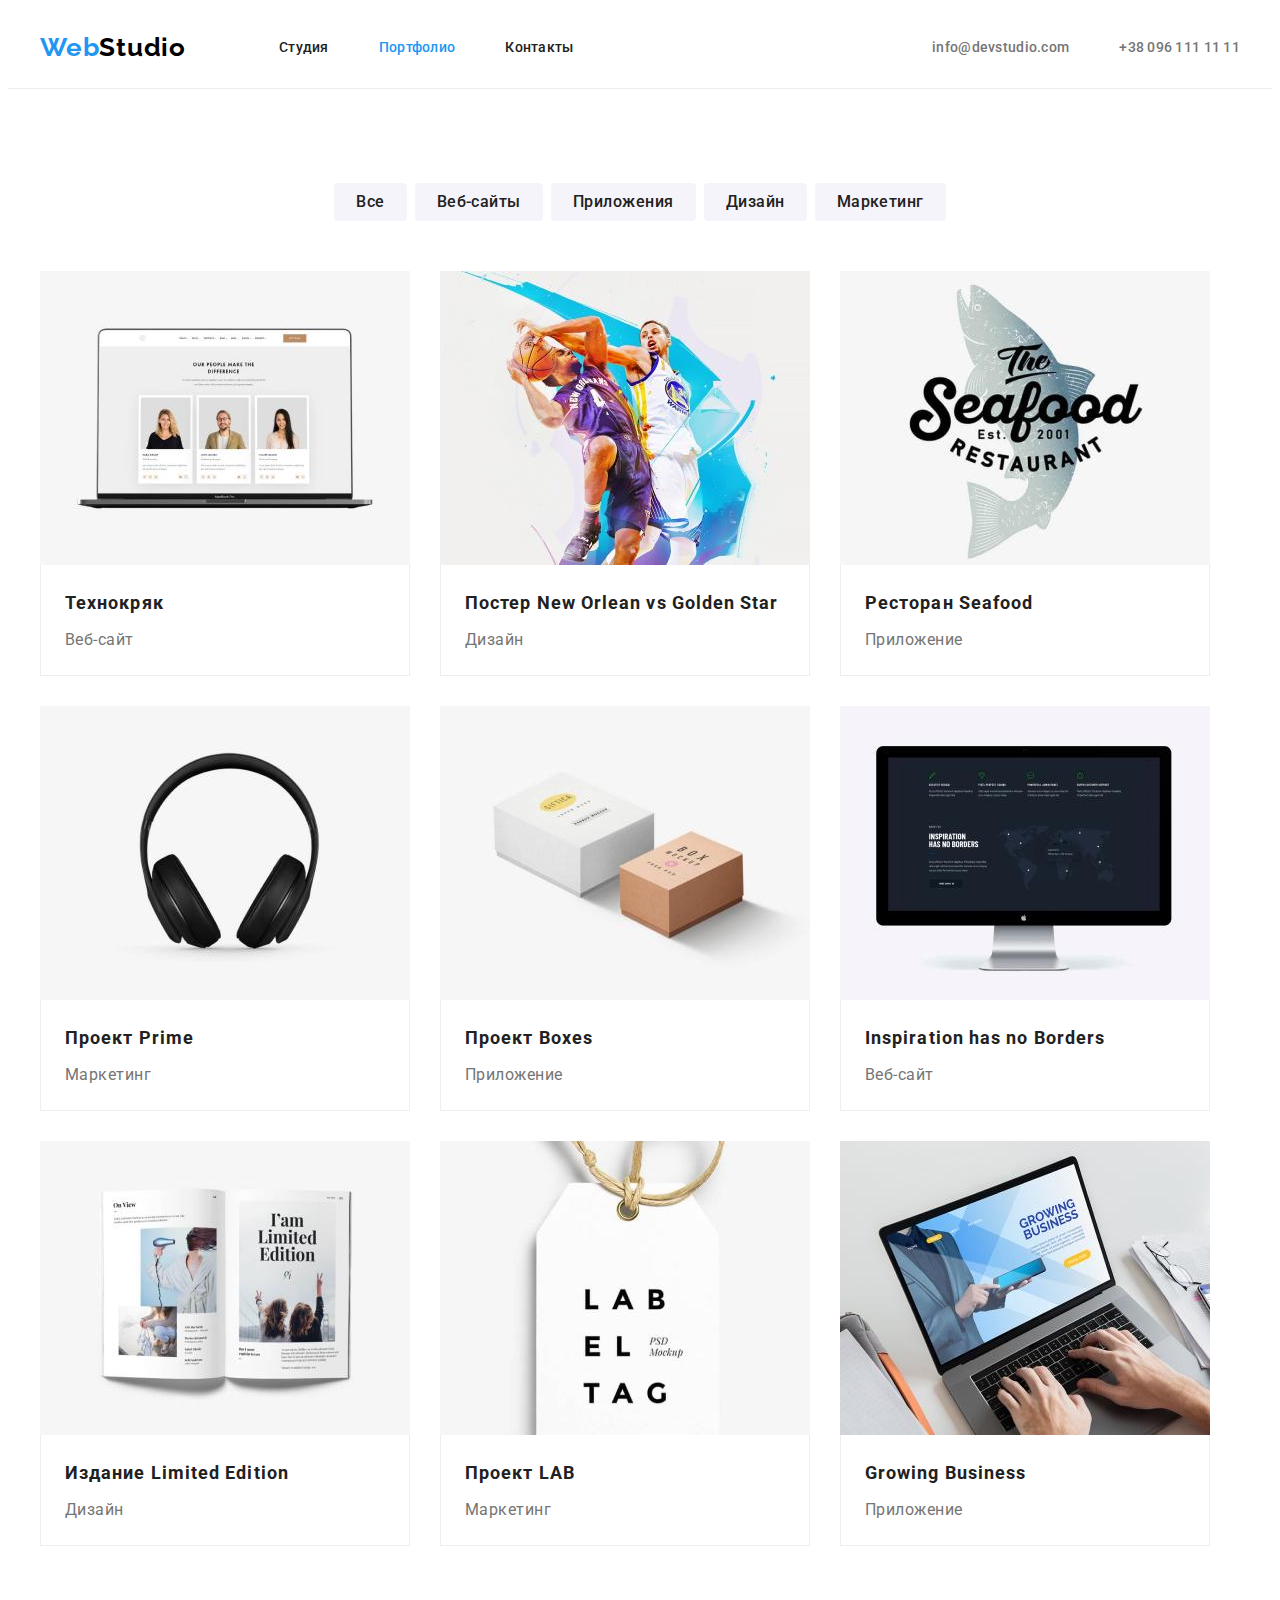
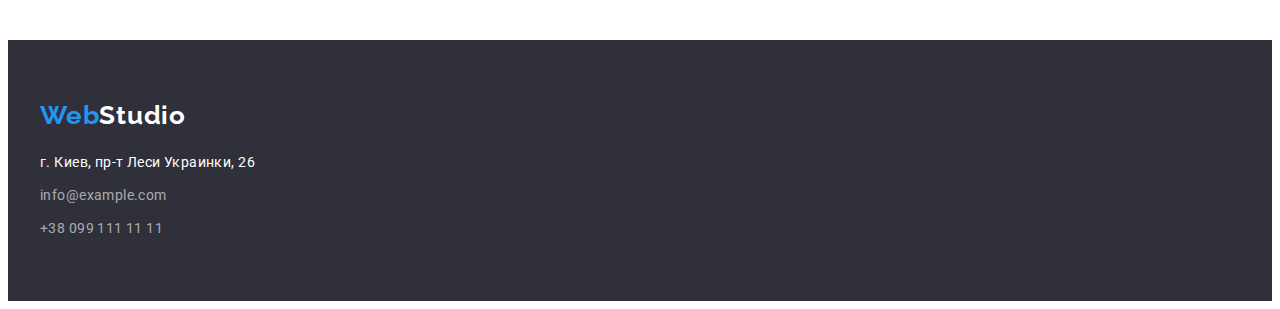
==== portfolio.html @ 36c6a74e "Создает репозиторий для дз 4" ====
<!doctype html>
<html lang="ru">

<head>
    <meta charset="UTF-8">
    <meta http-equiv="X-UA-Compatible" content="IE=edge">
    <meta name="viewport" content="width=device-width, initial-scale=1.0">
    <title>Портфолио</title>
    <link rel="preconnect" href="https://fonts.googleapis.com">
    <link rel="preconnect" href="https://fonts.gstatic.com" crossorigin>
    <link
        href="https://fonts.googleapis.com/css2?family=Raleway:wght@700&family=Roboto:wght@400;500;700;900&display=swap"
        rel="stylesheet">
    <link rel="stylesheet" href="https://cdnjs.cloudflare.com/ajax/libs/modern-normalize/1.1.0/modern-normalize.min.css"
        integrity="sha512-wpPYUAdjBVSE4KJnH1VR1HeZfpl1ub8YT/NKx4PuQ5NmX2tKuGu6U/JRp5y+Y8XG2tV+wKQpNHVUX03MfMFn9Q=="
        crossorigin="anonymous" referrerpolicy="no-referrer" />
    <link rel="stylesheet" href="./css/styles.css">
</head>

<body>
    <header class="header">
        <div class="container header-container">
            <nav class="header-nav">
                <a class="link logo" href="./">Web<span class="logo-header">Studio</span></a>
                <ul class="list header-site-nav">
                    <li class="header-item"><a class="link header-link" href="./index.html">Студия</a></li>
                    <li class="header-item"><a class="link header-link current" href="">Портфолио</a></li>
                    <li class="header-item"><a class="link header-link" href="">Контакты</a></li>
                </ul>
            </nav>
            <ul class="list header-contacts">
                <li class="header-item"><a class="link header-link" href="mailto:info@devstudio.com">info@devstudio.com</a>
                </li>
                <li class="header-item"><a class="link header-link" href="tel:+380961111111">+38 096 111 11 11</a></li>
            </ul>
        </div>
    </header>
    <main>
        <!-- Наши работы -->
        <section class="section-works">
            <div class="container works-container">
                <h1 class="visually-hidden" >Наши работы</h1>
                <ul class="list list-btn-works">
                    <li class="button-works-item"><button class="button-works" type="button">Все</button></li>
                    <li class="button-works-item"><button class="button-works" type="button">Веб-сайты</button></li>
                    <li class="button-works-item"><button class="button-works" type="button">Приложения</button></li>
                    <li class="button-works-item"><button class="button-works" type="button">Дизайн</button></li>
                    <li class="button-works-item"><button class="button-works" type="button">Маркетинг</button></li>
                </ul>
                <ul class="list list-works">
                    <li class="cards-works-item">
                        <a class="link link-works" href="">
                            <img src="./images/works-img-1.jpg" alt="открытый ноутбук" width="370" height="294">
                            <div class="cards-works-text">
                                <h2 class="title-works">Технокряк</h2>
                                <p class="text-works">Веб-сайт</p>
                            </div>
                        </a>
                    </li>
                    <li class="cards-works-item">
                        <a class="link link-works" href="">
                            <img src="./images/works-img-2.jpg" alt="два человека играют в баскетбол" width="370" height="294">
                            <div class="cards-works-text">
                                <h2 class="title-works">Постер New Orlean vs Golden Star</h2>
                                <p class="text-works">Дизайн</p>
                            </div>
                        </a>
                    </li>
                    <li class="cards-works-item">
                        <a class="link link-works" href="">
                            <img src="./images/works-img-3.jpg" alt="логотип ресторана на фоне рыбы" width="370" height="294">
                            <div class="cards-works-text">
                                <h2 class="title-works">Ресторан Seafood</h2>
                                <p class="text-works">Приложение</p>
                            </div>
                        </a>
                    </li>
                    <li class="cards-works-item">
                        <a class="link link-works" href="">
                            <img src="./images/works-img-4.jpg" alt="наушники" width="370" height="294">
                            <div class="cards-works-text">
                                <h2 class="title-works">Проект Prime</h2>
                                <p class="text-works">Маркетинг</p>
                            </div>
                        </a>
                    </li>
                    <li class="cards-works-item">
                        <a class="link link-works" href="">
                            <img src="./images/works-img-5.jpg" alt="две коробки" width="370" height="294">
                            <div class="cards-works-text">
                                <h2 class="title-works">Проект Boxes</h2>
                                <p class="text-works">Приложение</p>
                            </div>
                        </a>
                    </li>
                    <li class="cards-works-item">
                        <a class="link link-works" href="">
                            <img src="./images/works-img-6.jpg" alt="монитор" width="370" height="294">
                            <div class="cards-works-text">
                                <h2 class="title-works" lang="en">Inspiration has no Borders</h2>
                                <p class="text-works">Веб-сайт</p>
                            </div>
                        </a>
                    </li>
                    <li class="cards-works-item">
                        <a class="link link-works" href="">
                            <img src="./images/works-img-7.jpg" alt="открытые страницы журнала" width="370" height="294">
                            <div class="cards-works-text">
                                <h2 class="title-works">Издание Limited Edition</h2>
                                <p class="text-works">Дизайн</p>
                            </div>
                        </a>
                    </li>
                    <li class="cards-works-item">
                        <a class="link link-works" href="">
                            <img src="./images/works-img-8.jpg" alt="бирка" width="370" height="294">
                            <div class="cards-works-text">
                                <h2 class="title-works">Проект LAB</h2>
                                <p class="text-works">Маркетинг</p>
                            </div>
                        </a>
                    </li>
                    <li class="cards-works-item">
                        <a class="link link-works" href="">
                            <img src="./images/works-img-9.jpg" alt="руки на клавиатуре ноутбука" width="370" height="294">
                            <div class="cards-works-text">
                                <h2 class="title-works" lang="en">Growing Business</h2>
                                <p class="text-works">Приложение</p>
                            </div>
                        </a>
                    </li>
                </ul>
            </div>
        </section>
    </main>
    <!-- Футер -->
    <footer class="footer">
        <div class="container footer-container">
            <a class="link logo" href="./">Web<span class="logo-footer">Studio</span></a>
            <address>
                <ul class="list footer-contacts">
                    <li class="footer-contacts-bottom"><a class="link" href="https://goo.gl/maps/1StMXvGL2Qj9idB2A"
                            target="_blank" rel="noopener noreferrer">г. Киев, пр-т Леси Украинки, 26</a></li>
                    <li class="footer-contacts-bottom"><a class="link contacts"
                            href="mailto:info@example.com">info@example.com</a></li>
                    <li class="footer-contacts-bottom"><a class="link contacts" href="tel:+380991111111">+38 099 111 11
                            11</a></li>
                </ul>
            </address>
        </div>
    </footer>
</body>

</html>
---- css/styles.css ----
:root {
  --background-color: #ffffff;
  --second-background-color: #2f303a;
  --third-backgroud-color: #f5f4fa;
  --logo-text-color: #2196f3;
  --logo-text-color-first: #000000;
  --logo-text-color-second: #ffffff;
  --main-title-color: #ffffff;
  --second-title-color: #212121;
  --main-text-color: #757575;
  --second-text-color: rgba(255, 255, 255, 0.6);
  --accent-color: #2196f3;
  --background-btn-color: #2196f3;
  --text-btn-color: #ffffff;
  --header-text-color: #212121;
  --portfolio-btn-text-color: #212121;
  --portfolio-btn-background-color: #f5f4fa;
  --portfolio-btn-accent-text-color: #ffffff;
  --portfolio-btn-accent-background-color: #2196f3;
  --header-border-color: #ececec;
  --portfolio-border-color: #eeeeee;
}

p,
h1,
h2,
h3,
h4,
h5,
h6 {
  margin: 0;
}
ul {
  margin: 0;
  padding: 0;
}
img {
  display: block;
}

.container {
  width: 1200px;
  padding-left: 15px;
  padding-right: 15px;
  margin: 0 auto;
}

body {
  background-color: var(--background-color);
  font-family: 'Roboto', sans-serif;
  color: var(--main-text-color);
}

/* --------------------General---------------- */
.list {
  list-style: none;
}

.link {
  text-decoration: none;
}

.section-title {
  font-weight: 700;
  font-size: 36px;
  line-height: 1.17;
  text-align: center;
  letter-spacing: 0.03em;
  color: var(--second-title-color);
  margin-bottom: 50px;
}

.visually-hidden {
  position: absolute;
  white-space: nowrap;
  width: 1px;
  height: 1px;
  overflow: hidden;
  border: 0;
  padding: 0;
  clip: rect(0 0 0 0);
  clip-path: inset(50%);
  margin: -1px;
}

/* -----------------------Logo------------------ */
.logo {
  font-family: Raleway;
  font-weight: 700;
  font-size: 26px;
  line-height: 1.19;
  letter-spacing: 0.03em;
  color: var(--logo-text-color);
  display: block;
}

.logo-header {
  color: var(--logo-text-color-first);
  margin-right: 93px;
}

.logo-footer {
  color: var(--logo-text-color-second);
}

/* -------------------------Button-------------- */
.button-hero {
  font-family: inherit;
  font-weight: 700;
  font-size: 16px;
  line-height: 1.88;
  text-align: center;
  letter-spacing: 0.06em;
  color: var(--text-btn-color);
  background-color: var(--background-btn-color);

  min-width: 200px;
  border-radius: 4px;
  border: 0;
  padding: 10px 32px;
  margin: 0;
}

.button-hero:hover,
.button-hero:focus {
  cursor: pointer;
}

.button-works {
  font-family: inherit;
  font-weight: 500;
  font-size: 16px;
  line-height: 1.63;
  text-align: center;
  letter-spacing: 0.03em;
  color: var(--portfolio-btn-text-color);
  background-color: var(--portfolio-btn-background-color);

  max-width: 145px;
  border-radius: 4px;
  border: 0;
  padding: 6px 22px;
}

.button-works:hover,
.button-works:focus {
  color: var(--portfolio-btn-accent-text-color);
  background-color: var(--portfolio-btn-accent-background-color);
  cursor: pointer;
}

/*----------------------------INDEX.HTML----------------------*/

/* ---------------------------Header--------------- */

.header {
  border-bottom-width: 1px;
  border-bottom-style: solid;
  border-bottom-color: var(--header-border-color);
}

.header-site-nav {
  display: flex;
}

.header-nav {
  display: flex;
  align-items: center;
}

.header-nav .logo {
  padding-top: 24px;
  padding-bottom: 25px;
}

.header-container {
  display: flex;
  align-items: center;
}

.header-contacts {
  display: flex;
  margin-left: auto;
}

.header-item:not(:last-child) {
  margin-right: 50px;
}

.header-link {
  padding-top: 32px;
  padding-bottom: 32px;
  display: block;
}

.header-site-nav .link {
  font-weight: 500;
  font-size: 14px;
  line-height: 1.14;
  letter-spacing: 0.02em;
  color: var(--header-text-color);
}
.header-site-nav .link:hover,
.header-site-nav .link:focus {
  color: var(--accent-color);
}

.header-site-nav .link.current {
  color: var(--accent-color);
}

.header-contacts .link {
  font-weight: 500;
  font-size: 14px;
  line-height: 1.14;
  letter-spacing: 0.02em;
  color: inherit;
}
.header-contacts .link:hover,
.header-contacts .link:focus {
  color: var(--accent-color);
}

/* ---------------------------Секция Герой------------ */
.hero {
  padding: 200px 0px;
  background-color: var(--second-background-color);
}

.hero-container {
  justify-content: center;
  text-align: center;
}

.hero .title {
  font-weight: 900;
  font-size: 44px;
  line-height: 1.36;
  text-align: center;
  letter-spacing: 0.06em;
  text-transform: uppercase;
  color: var(--main-title-color);

  width: 696px;
  margin-right: auto;
  margin-left: auto;
  margin-bottom: 30px;
}

/* ---------------------------Секция Особенности-------- */

.section-features {
  padding: 94px 0;
}

.features-list {
  display: flex;
}

.features-item {
  width: 270px;
}

.features-item:not(:last-child) {
  margin-right: 30px;
}

.features-list .title {
  font-weight: 700;
  font-size: 14px;
  line-height: 1.14;
  letter-spacing: 0.03em;
  text-transform: uppercase;
  color: var(--second-title-color);
  text-align: left;
  margin-bottom: 10px;
}
.features-list .text {
  font-weight: 400;
  font-size: 14px;
  line-height: 1.71;
  letter-spacing: 0.03em;
  text-align: left;
}

/* ------------------Секция Чем мы занимаемся------------- */

.section-activity {
  padding-bottom: 94px;
}

.activity-list {
  display: flex;
  flex-wrap: wrap;
}

.activity-item {
  width: 370px;
  margin-right: 30px;
}

.activity-item:nth-child(3n) {
  margin-right: 0;
}

/* ------------------------Секция Наша команда------------ */

.section-team {
  background-color: var(--third-backgroud-color);
  padding: 94px 0;
}

.team-list {
  display: flex;
  flex-wrap: wrap;
  margin-left: -30px;
  margin-bottom: -30px;
}

.team-item {
  width: 270px;
  flex-basis: calc((100% - 4 * 30px) / 4);
  margin-left: 30px;
  margin-bottom: 30px;
  border-bottom-right-radius: 4px;
  border-bottom-left-radius: 4px;
  background-color: #ffffff;
}

.team-item-bottom {
  padding-top: 30px;
  padding-bottom: 30px;
}

.team-list .title {
  font-weight: 500;
  font-size: 16px;
  line-height: 1.19;
  text-align: center;
  letter-spacing: 0.03em;
  margin-bottom: 10px;
  color: var(--second-title-color);
}
.team-list .text {
  font-weight: 400;
  font-size: 16px;
  line-height: 1.19;
  text-align: center;
  letter-spacing: 0.03em;
}

/* Футер */
.footer {
  background-color: var(--second-background-color);
  padding: 60px 0;
}

.footer-container .logo {
  margin-bottom: 20px;
}

.footer-contacts {
  width: 231px;
  margin-right: auto;
}

.footer-contacts-bottom:not(:last-child) {
  margin-bottom: 9px;
}

.footer-contacts .link {
  font-style: normal;
  font-weight: 400;
  font-size: 14px;
  line-height: 1.71;
  letter-spacing: 0.03em;
  color: #ffffff;
}
.footer-contacts .link:hover,
.footer-contacts .link:focus {
  color: var(--accent-color);
}
.footer-contacts .contacts {
  font-style: normal;
  font-weight: 400;
  font-size: 14px;
  line-height: 1.71;
  letter-spacing: 0.03em;
  color: var(--second-text-color);
}
.footer-contacts .contacts:hover,
.footer-contacts .contacts:focus {
  color: var(--accent-color);
}

/*------------------------------PORTFOLIO.HTML-----------------*/

.section-works {
  padding: 94px 0;
}

.list-btn-works {
  display: flex;
  justify-content: center;
  min-width: 611px;
  margin-bottom: 50px;
}

.button-works-item:not(:last-child) {
  margin-right: 8px;
}

.list-works {
  display: flex;
  flex-wrap: wrap;
  margin-left: -30px;
  margin-bottom: -30px;
}

.cards-works-item {
  width: 370px;
  flex-basis: calc((100% - 9 * 30px) / 9);
  margin-left: 30px;
  margin-bottom: 30px;
}

.cards-works-text {
  padding: 20px 24px;
  border-width: 0 1px 1px 1px;
  border-style: solid;
  border-color: var(--portfolio-border-color);
}

.title-works {
  font-weight: 700;
  font-size: 18px;
  line-height: 2;
  letter-spacing: 0.06em;
  color: var(--second-title-color);
  margin-bottom: 4px;
}

.list-works .link-works {
  font-weight: 400;
  font-size: 16px;
  line-height: 1.88;
  letter-spacing: 0.03em;
  color: inherit;
}
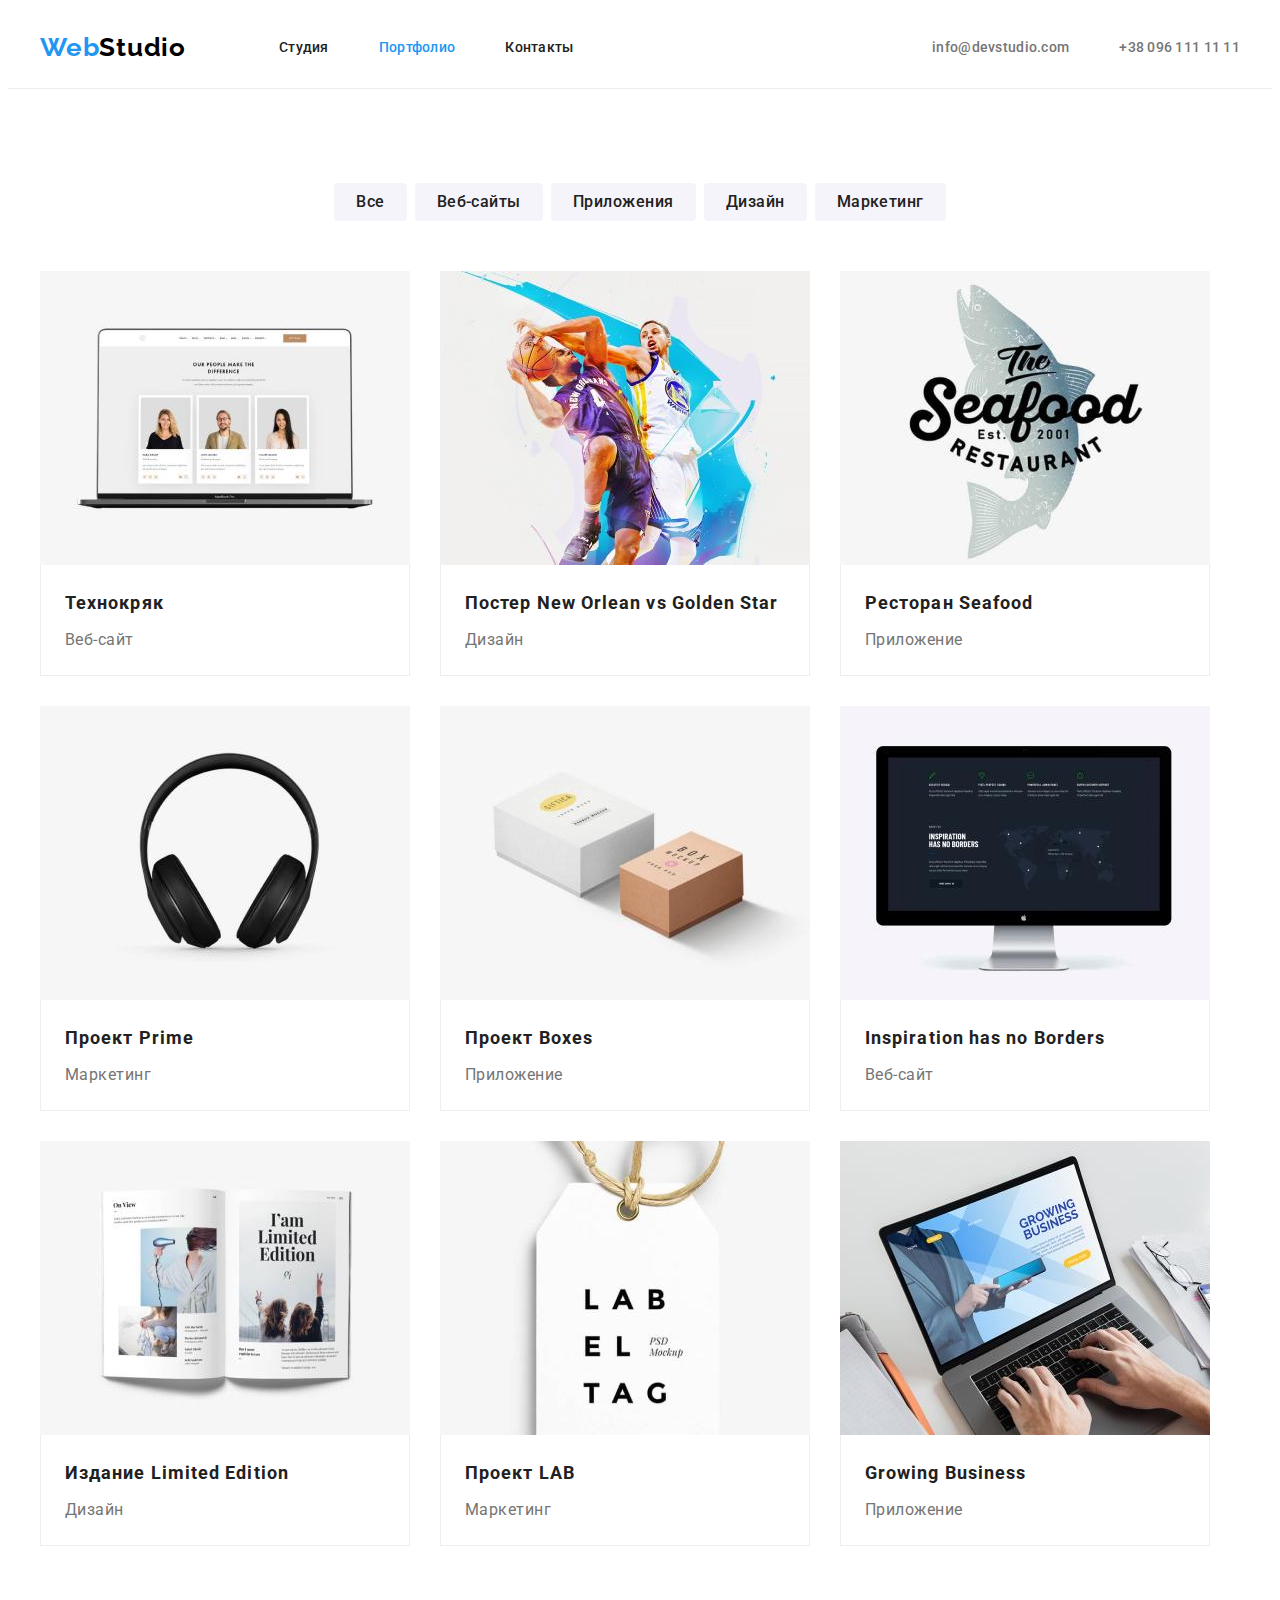
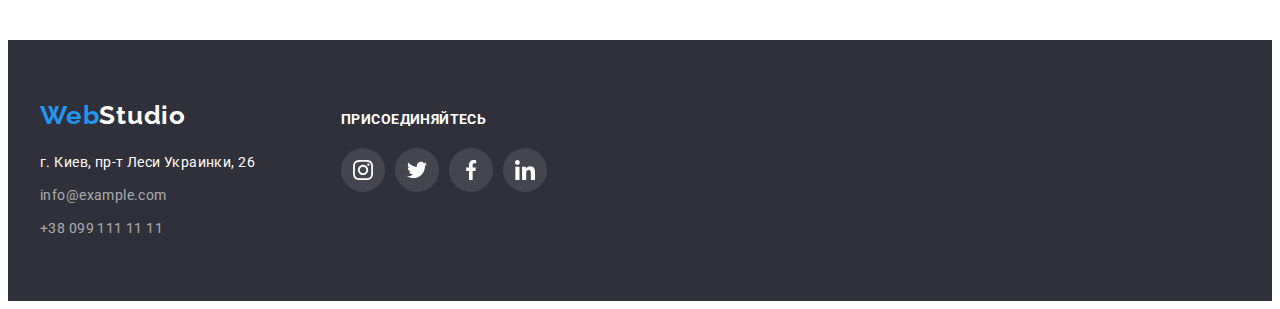
==== commit 041f5dd2: "Редактирует Футер на странице Портфолио" ====
--- a/portfolio.html
+++ b/portfolio.html
@@ -136,17 +136,52 @@
     <!-- Футер -->
     <footer class="footer">
         <div class="container footer-container">
-            <a class="link logo" href="./">Web<span class="logo-footer">Studio</span></a>
-            <address>
-                <ul class="list footer-contacts">
-                    <li class="footer-contacts-bottom"><a class="link" href="https://goo.gl/maps/1StMXvGL2Qj9idB2A"
-                            target="_blank" rel="noopener noreferrer">г. Киев, пр-т Леси Украинки, 26</a></li>
-                    <li class="footer-contacts-bottom"><a class="link contacts"
-                            href="mailto:info@example.com">info@example.com</a></li>
-                    <li class="footer-contacts-bottom"><a class="link contacts" href="tel:+380991111111">+38 099 111 11
-                            11</a></li>
+            <div class="footer-adress">
+                <a class="link logo" href="./">Web<span class="logo-footer">Studio</span></a>
+                <address>
+                    <ul class="list footer-contacts">
+                        <li class="footer-contacts-bottom"><a class="link" href="https://goo.gl/maps/1StMXvGL2Qj9idB2A"
+                                target="_blank" rel="noopener noreferrer">г. Киев, пр-т Леси Украинки, 26</a></li>
+                        <li class="footer-contacts-bottom"><a class="link contacts"
+                                href="mailto:info@example.com">info@example.com</a></li>
+                        <li class="footer-contacts-bottom"><a class="link contacts" href="tel:+380991111111">+38 099 111 11
+                                11</a></li>
+                    </ul>
+                </address>
+            </div>
+            <div class="footer-social">
+                <h3 class="footer-social-title">Присоединяйтесь</h3>
+                <ul class="list footer-social-list">
+                    <li class="footer-social-item">
+                        <a class="footer-social-link" href="">
+                            <svg class="footer-social-icon" width="20" height="20">
+                                <use href="./images/icons.svg#instagram"></use>
+                            </svg>
+                        </a>
+                    </li>
+                    <li class="footer-social-item">
+                        <a class="footer-social-link" href="">
+                            <svg class="footer-social-icon" width="20" height="20">
+                                <use href="./images/icons.svg#twitter"></use>
+                            </svg>
+                        </a>
+                    </li>
+                    <li class="footer-social-item">
+                        <a class="footer-social-link" href="">
+                            <svg class="footer-social-icon" width="20" height="20">
+                                <use href="./images/icons.svg#facebook"></use>
+                            </svg>
+                        </a>
+                    </li>
+                    <li class="footer-social-item">
+                        <a class="footer-social-link" href="">
+                            <svg class="footer-social-icon" width="20" height="20">
+                                <use href="./images/icons.svg#linkedin"></use>
+                            </svg>
+                        </a>
+                    </li>
                 </ul>
-            </address>
+            </div>
         </div>
     </footer>
 </body>
--- a/css/styles.css
+++ b/css/styles.css
@@ -19,6 +19,7 @@
   --portfolio-btn-accent-background-color: #2196f3;
   --header-border-color: #ececec;
   --portfolio-border-color: #eeeeee;
+  --footer-text-color: #ffffff;
 }
 
 p,
@@ -190,7 +191,9 @@
 .header-link {
   padding-top: 32px;
   padding-bottom: 32px;
-  display: block;
+  display: flex;
+  align-items: center;
+  justify-content: center;
 }
 
 .header-site-nav .link {
@@ -221,10 +224,31 @@
   color: var(--accent-color);
 }
 
+.contacts-icon {
+  fill: currentColor;
+  margin-right: 10px;
+}
+.contacts-icon:hover,
+.contacts-icon:focus {
+  fill: currentColor;
+}
+
 /* ---------------------------Секция Герой------------ */
 .hero {
   padding: 200px 0px;
-  background-color: var(--second-background-color);
+}
+
+.hero-overlay {
+  max-width: 1600px;
+  height: 600px;
+  margin-left: auto;
+  margin-right: auto;
+  background-color: #c4c4c4;
+  background-image: linear-gradient(rgba(47, 48, 58, 0.4), rgba(47, 48, 58, 0.4)),
+    url(../images/Background-Img-hero.jpg);
+  background-repeat: no-repeat;
+  background-position: center;
+  background-size: cover;
 }
 
 .hero-container {
@@ -263,6 +287,7 @@
 
 .features-item:not(:last-child) {
   margin-right: 30px;
+  min-height: 251px;
 }
 
 .features-list .title {
@@ -281,6 +306,16 @@
   line-height: 1.71;
   letter-spacing: 0.03em;
   text-align: left;
+}
+
+.features-background {
+  display: flex;
+  height: 120px;
+  background-color: var(--third-backgroud-color);
+  border-radius: 4px;
+  align-items: center;
+  justify-content: center;
+  margin-bottom: 30px;
 }
 
 /* ------------------Секция Чем мы занимаемся------------- */
@@ -325,6 +360,8 @@
   border-bottom-right-radius: 4px;
   border-bottom-left-radius: 4px;
   background-color: #ffffff;
+  box-shadow: 0 2px 1px 0 rgba(0, 0, 0, 0.2), 0 1px 1px 0 rgba(0, 0, 0, 0.14),
+    0 1px 3px 0 rgba(0, 0, 0, 0.12);
 }
 
 .team-item-bottom {
@@ -347,15 +384,109 @@
   line-height: 1.19;
   text-align: center;
   letter-spacing: 0.03em;
-}
-
-/* Футер */
+  margin-bottom: 16px;
+}
+
+.team-social-list {
+  display: flex;
+  justify-content: center;
+}
+
+.team-social-item {
+  width: 44px;
+  height: 44px;
+}
+
+.team-social-item:not(:last-child) {
+  margin-right: 10px;
+}
+
+.team-social-link {
+  width: 100%;
+  height: 100%;
+  background-color: #ffffff;
+  display: flex;
+  border-radius: 50%;
+  align-items: center;
+  justify-content: center;
+}
+
+.team-social-icon {
+  fill: #afb1b8;
+}
+
+.team-social-link:hover,
+.team-social-link:focus {
+  background-color: var(--accent-color);
+}
+
+.team-social-link:hover .team-social-icon,
+.team-social-link:focus .team-social-icon {
+  fill: #ffffff;
+}
+
+/* ------------------------Секция Постоянные клиенты------------ */
+.section-clients {
+  padding: 94px 0;
+}
+
+.clients-list {
+  display: flex;
+  justify-content: center;
+}
+
+.clients-item {
+  display: block;
+  width: 170px;
+  height: 92px;
+  border: 1px solid #afb1b8;
+  border-radius: 4px;
+  align-items: center;
+  justify-content: center;
+}
+
+.clients-item:hover,
+.clients-item:focus {
+  border: 1px solid var(--accent-color);
+}
+
+.clients-item:not(:last-child) {
+  margin-right: 30px;
+}
+
+.clients-link {
+  width: 100%;
+  height: 100%;
+  display: flex;
+  align-items: center;
+  justify-content: center;
+}
+
+.clients-icon {
+  fill: #afb1b8;
+}
+
+.clients-link:hover .clients-icon,
+.clients-link:focus .clients-icon {
+  fill: var(--accent-color);
+}
+
+/* ---------------------------Футер------------------------------- */
 .footer {
   background-color: var(--second-background-color);
   padding: 60px 0;
 }
 
-.footer-container .logo {
+.footer-container {
+  display: flex;
+  align-items: baseline;
+}
+
+.footer-adress {
+  margin-right: 70px;
+}
+
+.footer-adress .logo {
   margin-bottom: 20px;
 }
 
@@ -391,6 +522,60 @@
 .footer-contacts .contacts:hover,
 .footer-contacts .contacts:focus {
   color: var(--accent-color);
+}
+
+.footer-social-title {
+  font-weight: 700;
+  font-size: 14px;
+  line-height: 1.14;
+  letter-spacing: 0.03em;
+  text-transform: uppercase;
+  text-align: left;
+  color: var(--footer-text-color);
+  margin-bottom: 20px;
+}
+
+.footer-social {
+  width: 206px;
+  height: 80px;
+}
+
+.footer-social-list {
+  display: flex;
+  justify-content: center;
+}
+
+.footer-social-item {
+  width: 44px;
+  height: 44px;
+}
+
+.footer-social-item:not(:last-child) {
+  margin-right: 10px;
+}
+
+.footer-social-link {
+  width: 100%;
+  height: 100%;
+  background-color: rgba(255, 255, 255, 0.1);
+  display: flex;
+  border-radius: 50%;
+  align-items: center;
+  justify-content: center;
+}
+
+.footer-social-icon {
+  fill: #ffffff;
+}
+
+.footer-social-link:hover,
+.footer-social-link:focus {
+  background-color: var(--accent-color);
+}
+
+.footer-social-link:hover .team-social-icon,
+.footer-social-link:focus .team-social-icon {
+  fill: #ffffff;
 }
 
 /*------------------------------PORTFOLIO.HTML-----------------*/
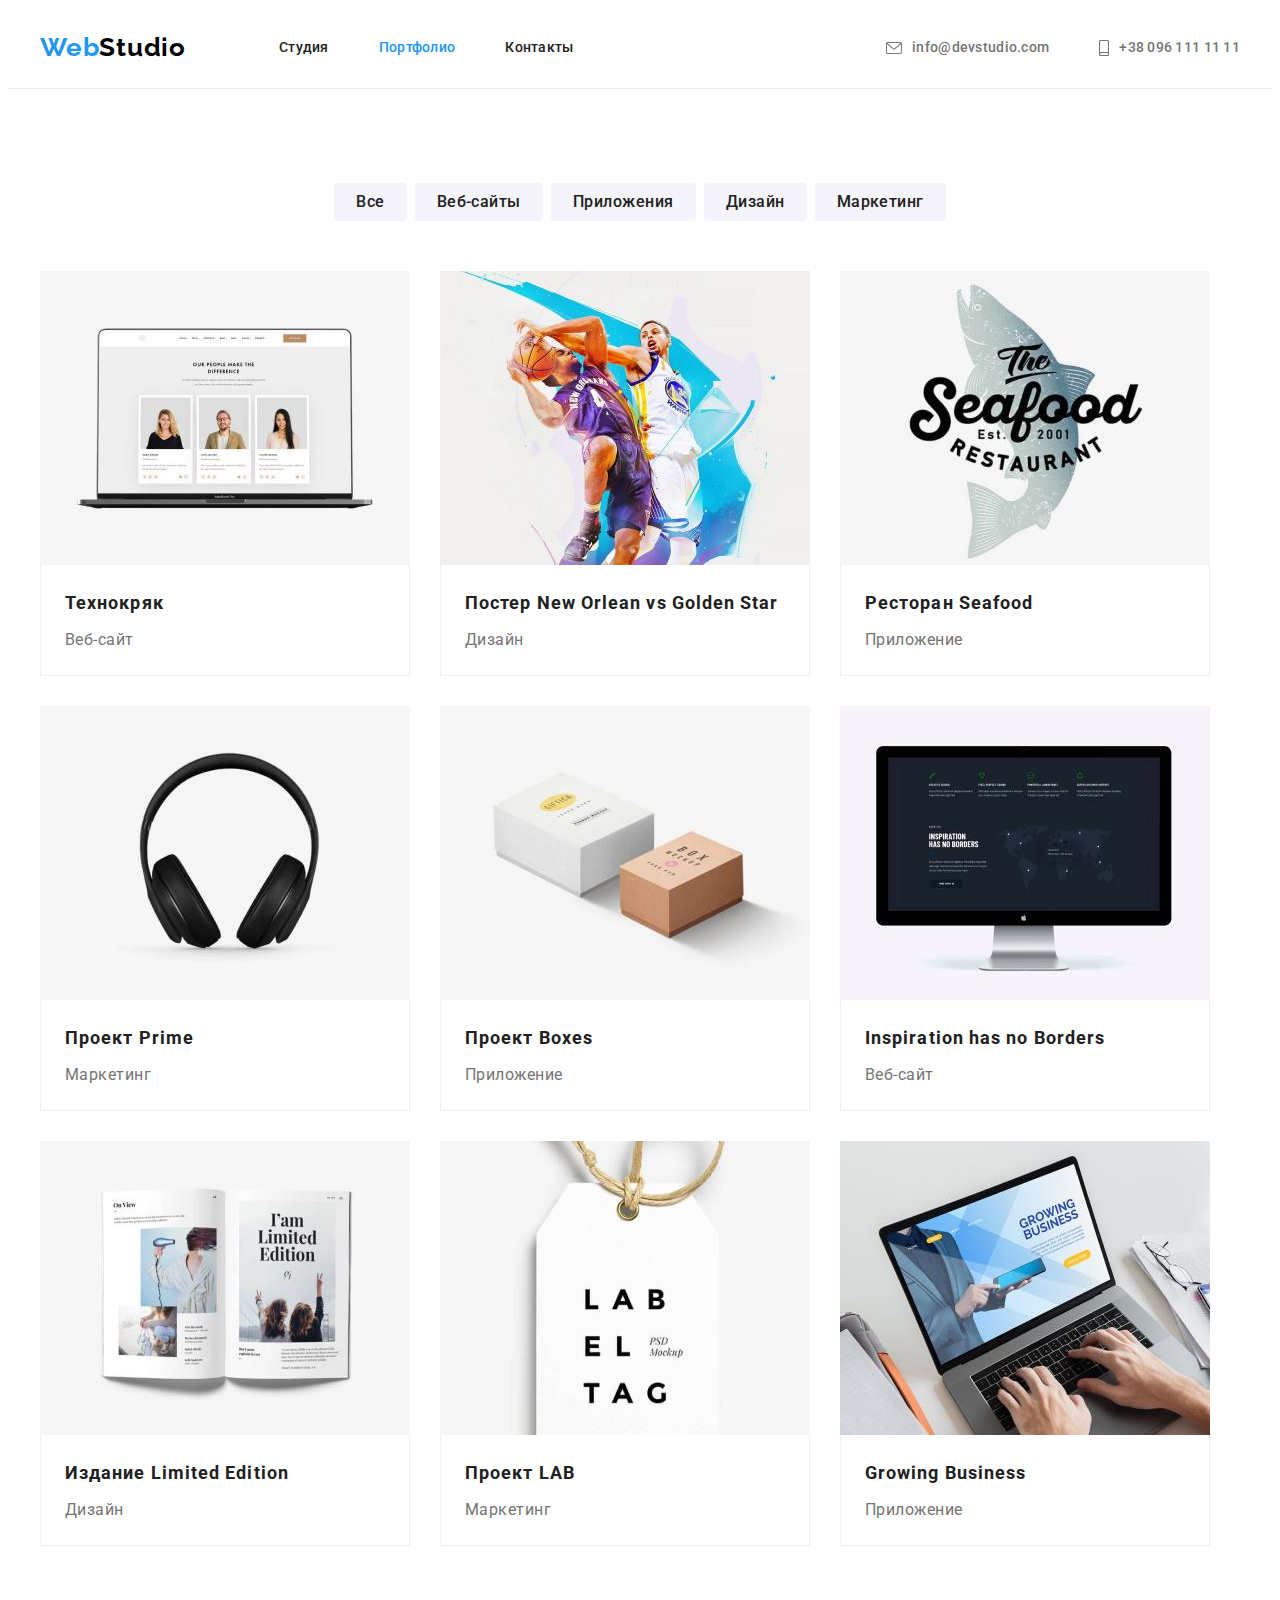
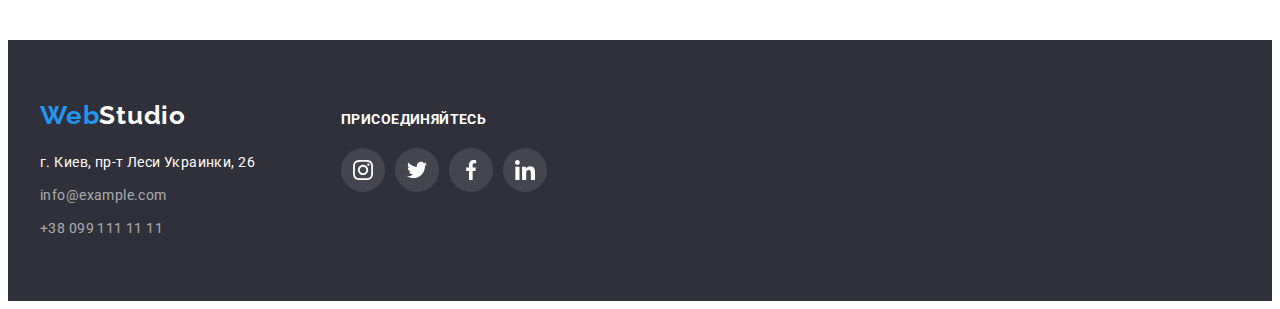
==== commit d226186d: "Редактирует Header на странице Портфолио" ====
--- a/portfolio.html
+++ b/portfolio.html
@@ -29,9 +29,20 @@
                 </ul>
             </nav>
             <ul class="list header-contacts">
-                <li class="header-item"><a class="link header-link" href="mailto:info@devstudio.com">info@devstudio.com</a>
+                <li class="header-item">
+                    <a class="link header-link" href="mailto:info@devstudio.com">
+                        <svg class="contacts-icon" width="16" height="12">
+                            <use href="./images/icons.svg#envelope"></use>
+                        </svg>
+                        info@devstudio.com</a>
                 </li>
-                <li class="header-item"><a class="link header-link" href="tel:+380961111111">+38 096 111 11 11</a></li>
+                <li class="header-item">
+                    <a class="link header-link" href="tel:+380961111111">
+                        <svg class="contacts-icon" width="10" height="16">
+                            <use href="./images/icons.svg#smartphone"></use>
+                        </svg>
+                        +38 096 111 11 11</a>
+                </li>
             </ul>
         </div>
     </header>
